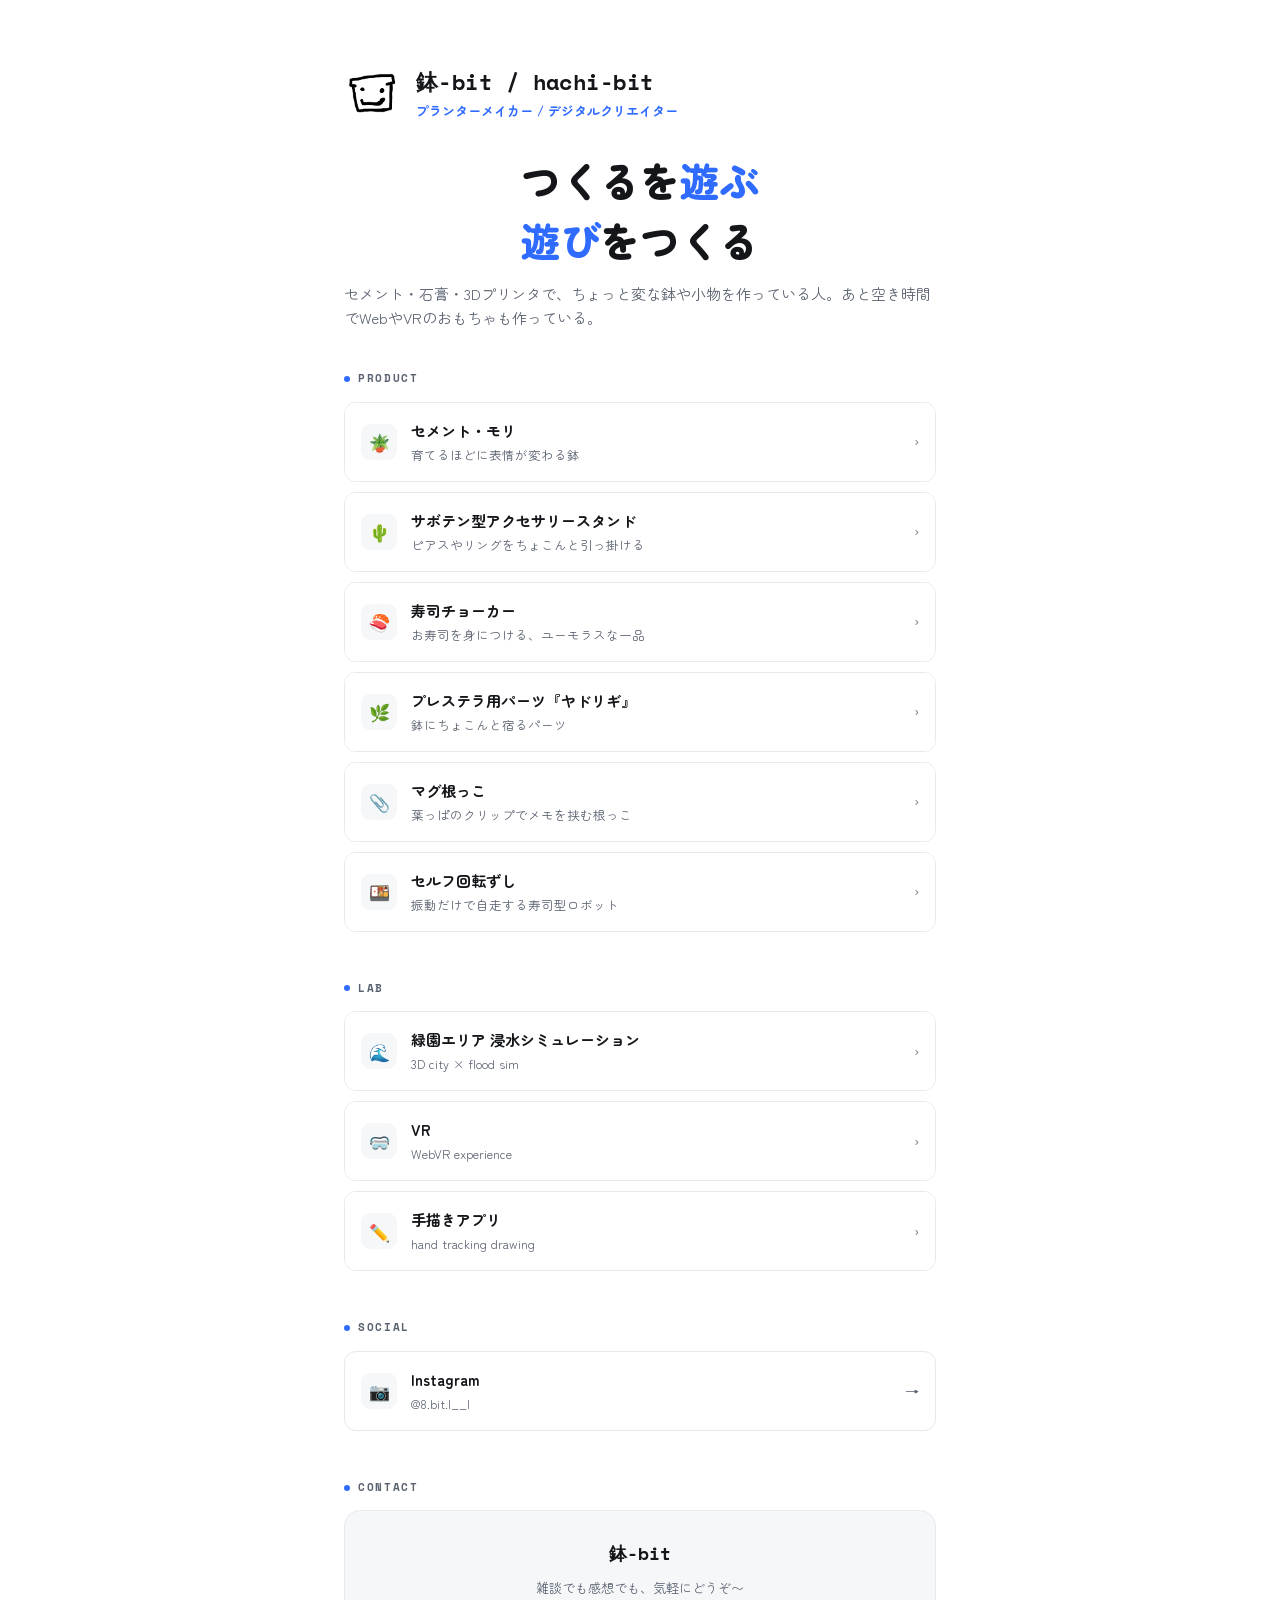
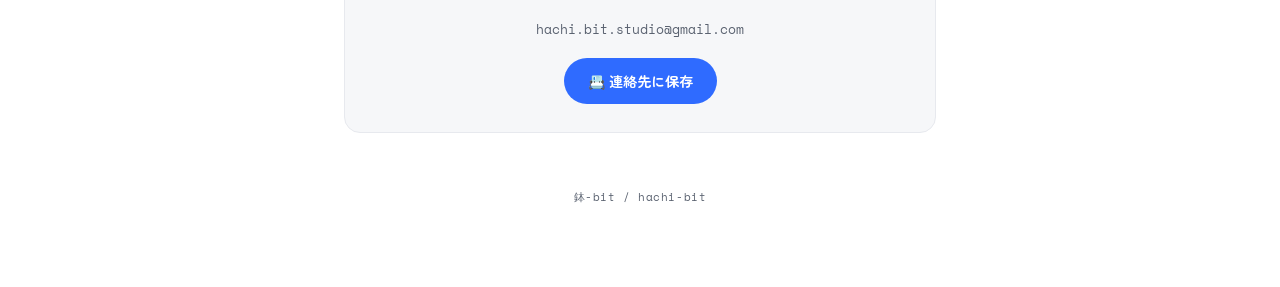
==== index.html @ 1f379cab "Contactブロックにカジュアルな一言を追加 「雑談でも感想でも、気軽にどうぞ〜」を名前とメールの間に追加。" ====
<!DOCTYPE html>
<html lang="ja">
<head>
  <meta charset="UTF-8">
  <meta name="viewport" content="width=device-width, initial-scale=1.0">
  <title>鉢-bit | hachi-bit</title>
  <meta name="description" content="鉢-bit(hachi-bit / 8-bit) — つくるを遊ぶ 遊びをつくる">
  <link rel="icon" href="icon.png">
  <!-- OGP -->
  <meta property="og:title" content="鉢-bit | hachi-bit">
  <meta property="og:description" content="つくるを遊ぶ 遊びをつくる">
  <meta property="og:image" content="https://hachi-bit.github.io/link/icon.png">
  <meta property="og:url" content="https://hachi-bit.github.io/link/">
  <meta property="og:type" content="website">
  <meta name="twitter:card" content="summary">
  <meta name="twitter:title" content="鉢-bit | hachi-bit">
  <meta name="twitter:description" content="つくるを遊ぶ 遊びをつくる">
  <meta name="twitter:image" content="https://hachi-bit.github.io/link/icon.png">
  <link rel="preconnect" href="https://fonts.googleapis.com">
  <link href="https://fonts.googleapis.com/css2?family=Zen+Maru+Gothic:wght@400;700;900&family=Space+Mono:wght@400;700&display=swap" rel="stylesheet">
  <!-- JSON-LD -->
  <!-- sameAsはSNS非公開期間のため一時削除。復活時は以下を"description"の下に追加:
    "sameAs": [
      "https://x.com/plant_8bit",
      "https://www.instagram.com/8.bit.l__l/",
      "https://note.com/hachi_bit"
    ]
  -->
  <script type="application/ld+json">
  {
    "@context": "https://schema.org",
    "@type": "Person",
    "name": "鉢-bit",
    "alternateName": ["hachi-bit", "8-bit"],
    "url": "https://hachi-bit.github.io/link/",
    "image": "https://hachi-bit.github.io/link/icon.png",
    "description": "つくるを遊ぶ 遊びをつくる"
  }
  </script>
  <style>
    :root {
      --ink: #14161a;
      --sub: #5a6270;
      --line: #e7e9ee;
      --bg: #ffffff;
      --bg-soft: #f6f7f9;
      --accent: #2f6bff;
      --accent-soft: rgba(47,107,255,0.08);
      --accent-border: rgba(47,107,255,0.25);
      --yellow: #F5C400;
    }

    * { margin: 0; padding: 0; box-sizing: border-box; }

    body {
      background: var(--bg);
      color: var(--ink);
      font-family: 'Zen Maru Gothic', sans-serif;
      line-height: 1.6;
    }

    .container {
      max-width: 640px;
      margin: 0 auto;
      padding: 64px 24px 80px;
    }

    /* ===== Hero ===== */
    .hero {
      display: flex;
      align-items: center;
      gap: 16px;
      margin-bottom: 8px;
    }

    .hero img {
      width: 56px;
      height: 56px;
      border-radius: 50%;
      object-fit: cover;
    }

    .hero-name {
      font-family: 'Space Mono', monospace;
      font-weight: 700;
      font-size: 22px;
      letter-spacing: 0.02em;
    }

    .hero-role {
      font-size: 13px;
      color: var(--accent);
      font-weight: 700;
      margin-top: 2px;
    }

    h1.headline {
      font-size: 40px;
      font-weight: 900;
      line-height: 1.5;
      letter-spacing: -0.01em;
      text-align: center;
      margin: 28px 0 12px;
    }

    h1.headline em {
      font-style: normal;
      color: var(--accent);
    }

    .sub {
      font-size: 15px;
      color: var(--sub);
      margin-bottom: 40px;
    }

    /* ===== セクション ===== */
    .section {
      margin-bottom: 48px;
    }

    .section-label {
      font-family: 'Space Mono', monospace;
      font-size: 11px;
      font-weight: 700;
      color: var(--sub);
      letter-spacing: 0.15em;
      text-transform: uppercase;
      margin-bottom: 14px;
      display: flex;
      align-items: center;
      gap: 8px;
    }

    .section-label::before {
      content: '';
      width: 6px;
      height: 6px;
      border-radius: 50%;
      background: var(--accent);
    }

    /* ===== カード（アコーディオン風の明快なリスト） ===== */
    .item {
      display: flex;
      align-items: center;
      gap: 14px;
      padding: 16px;
      border: 1px solid var(--line);
      border-radius: 12px;
      text-decoration: none;
      color: var(--ink);
      background: #fff;
      margin-bottom: 10px;
      transition: border-color 0.15s, background 0.15s;
    }

    .item:hover {
      border-color: var(--accent-border);
      background: var(--accent-soft);
    }

    .item-icon {
      width: 36px;
      height: 36px;
      border-radius: 9px;
      background: var(--bg-soft);
      display: flex;
      align-items: center;
      justify-content: center;
      flex-shrink: 0;
      font-size: 17px;
    }

    .item:hover .item-icon {
      background: var(--accent-soft);
    }

    .item-body { flex: 1; min-width: 0; }

    .item-title {
      font-size: 15px;
      font-weight: 700;
      margin-bottom: 2px;
    }

    .item-desc {
      font-size: 12.5px;
      color: var(--sub);
    }

    .item-arrow {
      color: var(--sub);
      font-size: 14px;
      flex-shrink: 0;
      transition: transform 0.2s;
    }

    .item:hover .item-arrow {
      color: var(--accent);
    }

    /* ===== 展開式アイテム（Product：ELI5→もっと詳しく） ===== */
    .expand {
      border: 1px solid var(--line);
      border-radius: 12px;
      margin-bottom: 10px;
      overflow: hidden;
    }

    .expand-head {
      display: flex;
      align-items: center;
      gap: 14px;
      padding: 16px;
      cursor: pointer;
      background: #fff;
      transition: background 0.15s;
      -webkit-tap-highlight-color: transparent;
    }

    .expand-head:hover { background: var(--accent-soft); }

    .expand.open .expand-head { background: var(--accent-soft); }

    .expand.open .item-arrow { transform: rotate(90deg); color: var(--accent); }

    .expand-body {
      max-height: 0;
      overflow: hidden;
      transition: max-height 0.25s ease;
      background: var(--bg-soft);
    }

    .expand.open .expand-body {
      max-height: 260px;
    }

    .expand-body-inner {
      padding: 4px 16px 18px 66px;
    }

    .expand-detail {
      font-size: 13px;
      color: var(--sub);
      line-height: 1.8;
      margin-bottom: 12px;
      white-space: pre-line;
    }

    .expand-link {
      display: inline-flex;
      align-items: center;
      gap: 4px;
      font-size: 12.5px;
      font-weight: 700;
      color: var(--accent);
      text-decoration: none;
    }

    /* ===== Contact（answer-engineのヒーロー的な強調ブロック） ===== */
    .contact-block {
      border: 1px solid var(--line);
      border-radius: 16px;
      padding: 28px 24px;
      background: var(--bg-soft);
      text-align: center;
    }

    .contact-name {
      font-family: 'Space Mono', monospace;
      font-weight: 700;
      font-size: 18px;
      margin-bottom: 10px;
    }

    .contact-note {
      font-size: 13px;
      color: var(--sub);
      margin-bottom: 16px;
    }

    .contact-email {
      display: inline-block;
      font-size: 13px;
      color: var(--sub);
      font-family: 'Space Mono', monospace;
      text-decoration: none;
      margin-bottom: 18px;
    }

    .contact-email:hover { color: var(--accent); }

    .contact-btn {
      display: inline-flex;
      align-items: center;
      gap: 8px;
      padding: 12px 24px;
      border-radius: 999px;
      background: var(--accent);
      color: #fff;
      font-weight: 700;
      font-size: 14px;
      text-decoration: none;
      transition: opacity 0.15s;
    }

    .contact-btn:hover { opacity: 0.85; }

    .footer {
      text-align: center;
      font-size: 11px;
      color: var(--sub);
      font-family: 'Space Mono', monospace;
      margin-top: 56px;
      letter-spacing: 0.05em;
    }
  </style>
</head>
<body>

  <div class="container">

    <!-- Hero -->
    <div class="hero">
      <img src="icon.png" alt="鉢-bit">
      <div>
        <div class="hero-name">鉢-bit / hachi-bit</div>
        <div class="hero-role">プランターメイカー / デジタルクリエイター</div>
      </div>
    </div>

    <h1 class="headline">つくるを<em>遊ぶ</em><br><em>遊び</em>をつくる</h1>
    <p class="sub">セメント・石膏・3Dプリンタで、ちょっと変な鉢や小物を作っている人。あと空き時間でWebやVRのおもちゃも作っている。</p>

    <!-- Product -->
    <div class="section">
      <div class="section-label">Product</div>

      <div class="expand">
        <div class="expand-head" onclick="toggleExpand(this)">
          <div class="item-icon">🪴</div>
          <div class="item-body">
            <div class="item-title">セメント・モリ</div>
            <div class="item-desc">育てるほどに表情が変わる鉢</div>
          </div>
          <div class="item-arrow">›</div>
        </div>
        <div class="expand-body">
          <div class="expand-body-inner">
            <div class="expand-detail">素材は石膏。使うほど風合いが移ろい、表情が変わっていく"育てる鉢"。
名前は cement（セメント）× memento mori（死を想え）の言葉遊びから。
完成した瞬間がゴールではなく、朽ちていく過程そのものを楽しむ一点物。</div>
            <a class="expand-link" href="cement-mori/index.html">くわしいページを見る →</a>
          </div>
        </div>
      </div>

      <div class="expand">
        <div class="expand-head" onclick="toggleExpand(this)">
          <div class="item-icon">🌵</div>
          <div class="item-body">
            <div class="item-title">サボテン型アクセサリースタンド</div>
            <div class="item-desc">ピアスやリングをちょこんと引っ掛ける</div>
          </div>
          <div class="item-arrow">›</div>
        </div>
        <div class="expand-body">
          <div class="expand-body-inner">
            <div class="expand-detail">サボテンの形をしたアクセサリースタンド。トゲの部分にピアスやリングをちょこんと引っ掛けられる。3Dプリンタ製。</div>
            <a class="expand-link" href="cactus-stand/index.html">くわしいページを見る →</a>
          </div>
        </div>
      </div>

      <div class="expand">
        <div class="expand-head" onclick="toggleExpand(this)">
          <div class="item-icon">🍣</div>
          <div class="item-body">
            <div class="item-title">寿司チョーカー</div>
            <div class="item-desc">お寿司を身につける、ユーモラスな一品</div>
          </div>
          <div class="item-arrow">›</div>
        </div>
        <div class="expand-body">
          <div class="expand-body-inner">
            <div class="expand-detail">お寿司モチーフのチョーカーセット。ネタが首元にちょこんと乗る、ちょっとユーモラスで目を引くアクセサリー。3Dプリンタ製。</div>
            <a class="expand-link" href="sushi-choker/index.html">くわしいページを見る →</a>
          </div>
        </div>
      </div>

      <div class="expand">
        <div class="expand-head" onclick="toggleExpand(this)">
          <div class="item-icon">🌿</div>
          <div class="item-body">
            <div class="item-title">プレステラ用パーツ『ヤドリギ』</div>
            <div class="item-desc">鉢にちょこんと宿るパーツ</div>
          </div>
          <div class="item-arrow">›</div>
        </div>
        <div class="expand-body">
          <div class="expand-body-inner">
            <div class="expand-detail">園芸でおなじみのプレステラ鉢に取り付けられるオリジナルパーツ。名前の通り、鉢に宿るヤドリギのようなデザイン。3Dプリンタ製。</div>
            <a class="expand-link" href="yadorigi/index.html">くわしいページを見る →</a>
          </div>
        </div>
      </div>

      <div class="expand">
        <div class="expand-head" onclick="toggleExpand(this)">
          <div class="item-icon">📎</div>
          <div class="item-body">
            <div class="item-title">マグ根っこ</div>
            <div class="item-desc">葉っぱのクリップでメモを挟む根っこ</div>
          </div>
          <div class="item-arrow">›</div>
        </div>
        <div class="expand-body">
          <div class="expand-body-inner">
            <div class="expand-detail">根っこのような丸い土台に、葉っぱ型のクリップが生えたメモホルダー。土台のスリットにメモやカードも挟める。3Dプリンタ製。</div>
            <a class="expand-link" href="mag-nekko/index.html">くわしいページを見る →</a>
          </div>
        </div>
      </div>

      <div class="expand">
        <div class="expand-head" onclick="toggleExpand(this)">
          <div class="item-icon">🍱</div>
          <div class="item-body">
            <div class="item-title">セルフ回転ずし</div>
            <div class="item-desc">振動だけで自走する寿司型ロボット</div>
          </div>
          <div class="item-arrow">›</div>
        </div>
        <div class="expand-body">
          <div class="expand-body-inner">
            <div class="expand-detail">3Dプリンタで作った寿司型の振動ロボット。モーターと電池を内蔵していて、振動の力で円を描くように自分で前進する。
「決められたレーンを回るのには、飽きたのさ。」</div>
            <a class="expand-link" href="self-sushi/index.html">くわしいページを見る →</a>
          </div>
        </div>
      </div>
    </div>

    <!-- Lab -->
    <div class="section">
      <div class="section-label">Lab</div>

      <div class="expand">
        <div class="expand-head" onclick="toggleExpand(this)">
          <div class="item-icon">🌊</div>
          <div class="item-body">
            <div class="item-title">緑園エリア 浸水シミュレーション</div>
            <div class="item-desc">3D city × flood sim</div>
          </div>
          <div class="item-arrow">›</div>
        </div>
        <div class="expand-body">
          <div class="expand-body-inner">
            <div class="expand-detail">緑園エリアの地形をもとにした3D都市モデル上で、水位を変えながら浸水の広がりを可視化するシミュレーション。</div>
            <a class="expand-link" href="https://hachi-bit.github.io/ryokuen-suii/" target="_blank" rel="noopener">シミュレーションを開く →</a>
          </div>
        </div>
      </div>

      <div class="expand">
        <div class="expand-head" onclick="toggleExpand(this)">
          <div class="item-icon">🥽</div>
          <div class="item-body">
            <div class="item-title">VR</div>
            <div class="item-desc">WebVR experience</div>
          </div>
          <div class="item-arrow">›</div>
        </div>
        <div class="expand-body">
          <div class="expand-body-inner">
            <div class="expand-detail">ブラウザだけで動くWebVR体験。アプリのインストールなしで、その場で試せる。</div>
            <a class="expand-link" href="https://hachi-bit.github.io/vr/" target="_blank" rel="noopener">VRを開く →</a>
          </div>
        </div>
      </div>

      <div class="expand">
        <div class="expand-head" onclick="toggleExpand(this)">
          <div class="item-icon">✏️</div>
          <div class="item-body">
            <div class="item-title">手描きアプリ</div>
            <div class="item-desc">hand tracking drawing</div>
          </div>
          <div class="item-arrow">›</div>
        </div>
        <div class="expand-body">
          <div class="expand-body-inner">
            <div class="expand-detail">カメラで手の動きをトラッキングして、指先だけでお絵描きができるWebアプリ。</div>
            <a class="expand-link" href="https://hand-drawing-app.vercel.app/" target="_blank" rel="noopener">アプリを開く →</a>
          </div>
        </div>
      </div>
    </div>

    <!-- Social -->
    <div class="section">
      <div class="section-label">Social</div>

      <a class="item" href="https://www.instagram.com/8.bit.l__l/" target="_blank" rel="noopener">
        <div class="item-icon">📷</div>
        <div class="item-body">
          <div class="item-title">Instagram</div>
          <div class="item-desc">@8.bit.l__l</div>
        </div>
        <div class="item-arrow">→</div>
      </a>
    </div>

    <!-- Contact -->
    <div class="section">
      <div class="section-label">Contact</div>
      <div class="contact-block">
        <div class="contact-name">鉢-bit</div>
        <div class="contact-note">雑談でも感想でも、気軽にどうぞ〜</div>
        <a class="contact-email" href="mailto:hachi.bit.studio@gmail.com">hachi.bit.studio@gmail.com</a>
        <br>
        <a class="contact-btn" href="hachi-bit.vcf">📇 連絡先に保存</a>
      </div>
    </div>

    <div class="footer">鉢-bit / hachi-bit</div>

  </div>

  <script>
    function toggleExpand(head) {
      var expand = head.parentElement;
      var wasOpen = expand.classList.contains('open');
      document.querySelectorAll('.expand.open').forEach(function(el) {
        el.classList.remove('open');
      });
      if (!wasOpen) expand.classList.add('open');
    }
  </script>

</body>
</html>
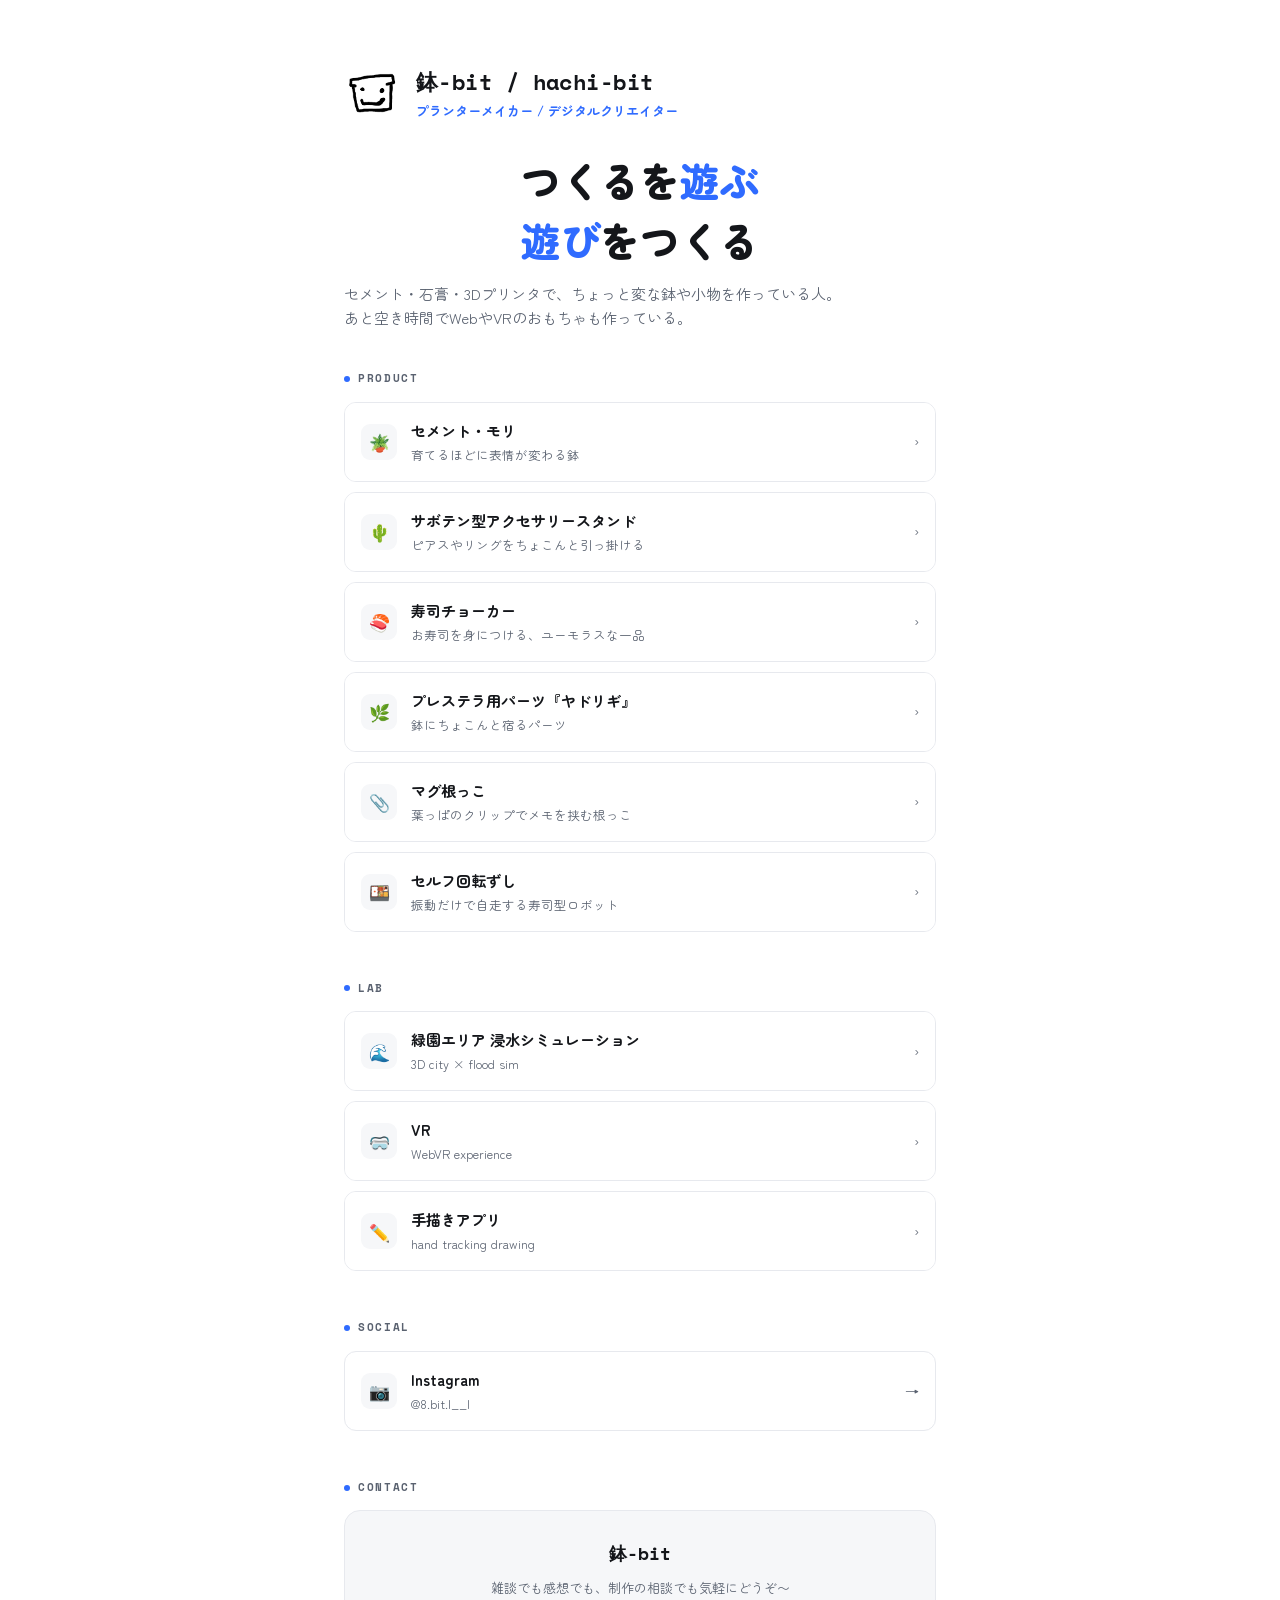
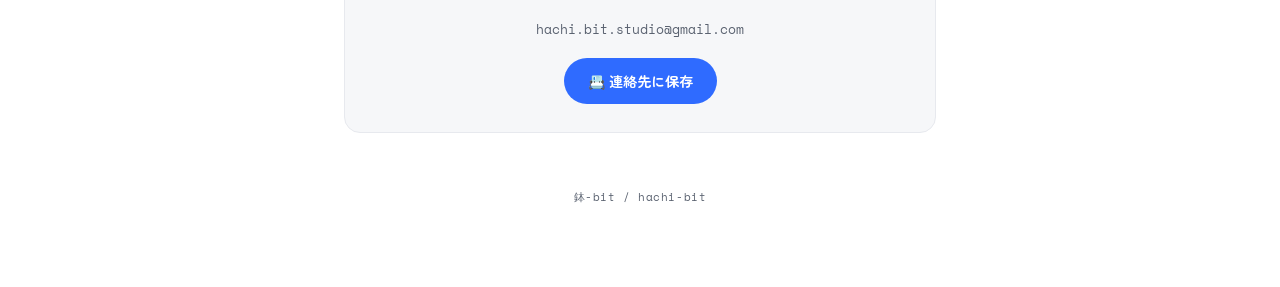
==== commit abb89475: "Contactの一言に「制作の相談」を追加、トップ紹介文を改行 トップの紹介文は話題が切り替わる2文目の前で改行してデザインを整理。" ====
--- a/index.html
+++ b/index.html
@@ -331,7 +331,7 @@
     </div>
 
     <h1 class="headline">つくるを<em>遊ぶ</em><br><em>遊び</em>をつくる</h1>
-    <p class="sub">セメント・石膏・3Dプリンタで、ちょっと変な鉢や小物を作っている人。あと空き時間でWebやVRのおもちゃも作っている。</p>
+    <p class="sub">セメント・石膏・3Dプリンタで、ちょっと変な鉢や小物を作っている人。<br>あと空き時間でWebやVRのおもちゃも作っている。</p>
 
     <!-- Product -->
     <div class="section">
@@ -518,7 +518,7 @@
       <div class="section-label">Contact</div>
       <div class="contact-block">
         <div class="contact-name">鉢-bit</div>
-        <div class="contact-note">雑談でも感想でも、気軽にどうぞ〜</div>
+        <div class="contact-note">雑談でも感想でも、制作の相談でも気軽にどうぞ〜</div>
         <a class="contact-email" href="mailto:hachi.bit.studio@gmail.com">hachi.bit.studio@gmail.com</a>
         <br>
         <a class="contact-btn" href="hachi-bit.vcf">📇 連絡先に保存</a>
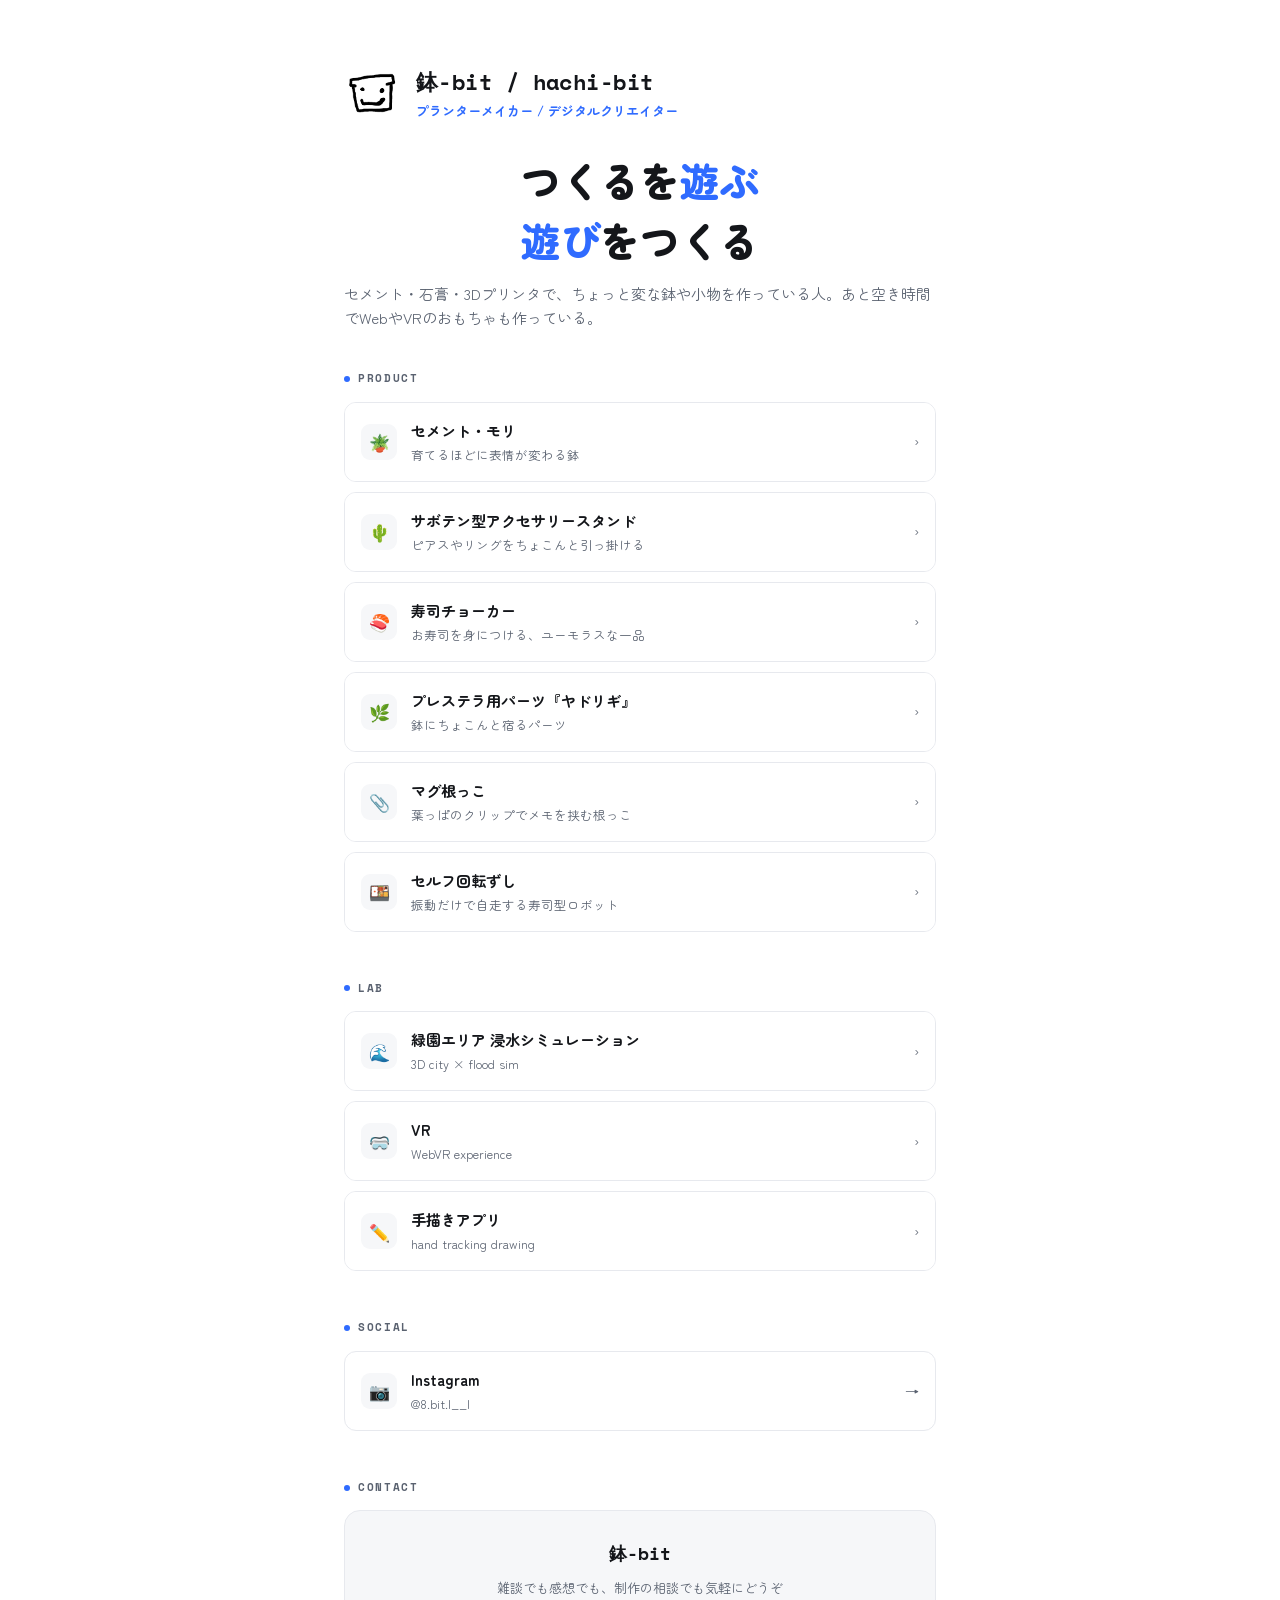
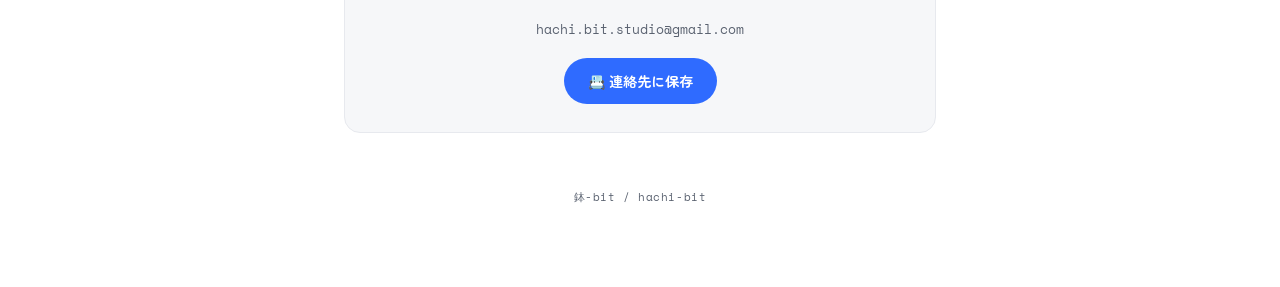
==== commit 47c563eb: "トップ紹介文の改行を戻し、Contactの一言の語尾を調整 「どうぞ〜」を「どうぞ」に変更。" ====
--- a/index.html
+++ b/index.html
@@ -331,7 +331,7 @@
     </div>
 
     <h1 class="headline">つくるを<em>遊ぶ</em><br><em>遊び</em>をつくる</h1>
-    <p class="sub">セメント・石膏・3Dプリンタで、ちょっと変な鉢や小物を作っている人。<br>あと空き時間でWebやVRのおもちゃも作っている。</p>
+    <p class="sub">セメント・石膏・3Dプリンタで、ちょっと変な鉢や小物を作っている人。あと空き時間でWebやVRのおもちゃも作っている。</p>
 
     <!-- Product -->
     <div class="section">
@@ -518,7 +518,7 @@
       <div class="section-label">Contact</div>
       <div class="contact-block">
         <div class="contact-name">鉢-bit</div>
-        <div class="contact-note">雑談でも感想でも、制作の相談でも気軽にどうぞ〜</div>
+        <div class="contact-note">雑談でも感想でも、制作の相談でも気軽にどうぞ</div>
         <a class="contact-email" href="mailto:hachi.bit.studio@gmail.com">hachi.bit.studio@gmail.com</a>
         <br>
         <a class="contact-btn" href="hachi-bit.vcf">📇 連絡先に保存</a>
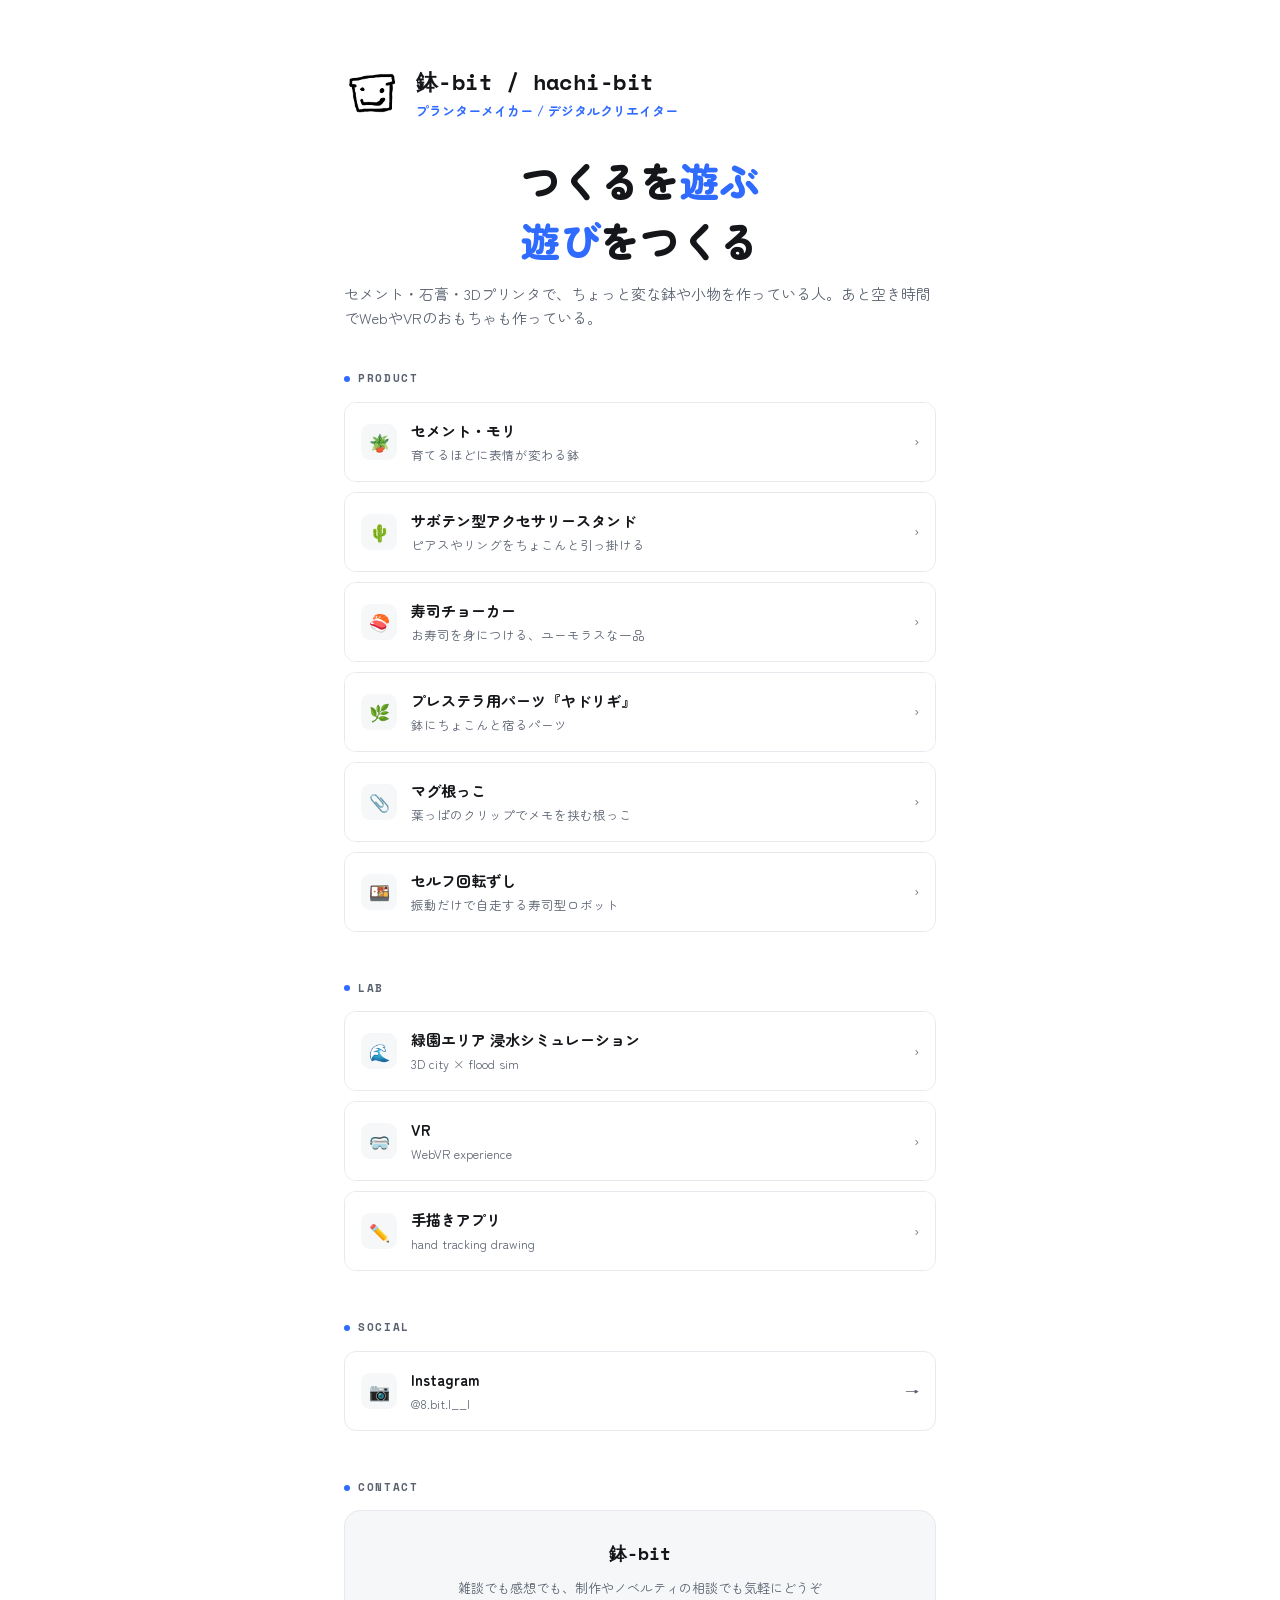
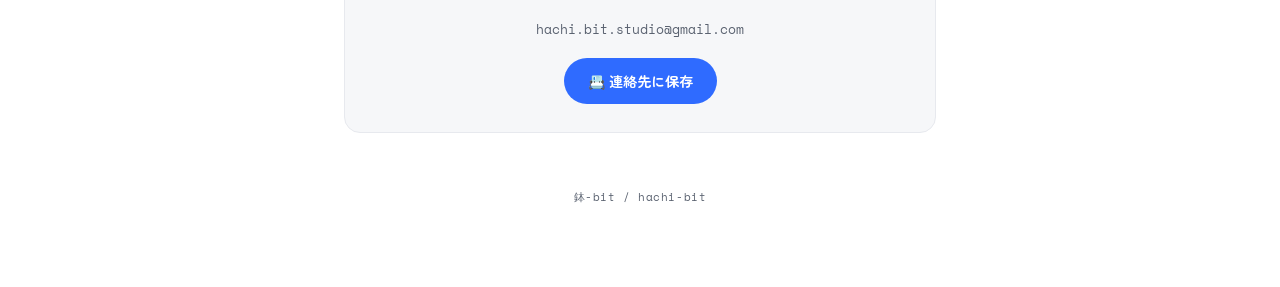
==== commit 9778264f: "Contactの一言にノベルティ相談も追加" ====
--- a/index.html
+++ b/index.html
@@ -518,7 +518,7 @@
       <div class="section-label">Contact</div>
       <div class="contact-block">
         <div class="contact-name">鉢-bit</div>
-        <div class="contact-note">雑談でも感想でも、制作の相談でも気軽にどうぞ</div>
+        <div class="contact-note">雑談でも感想でも、制作やノベルティの相談でも気軽にどうぞ</div>
         <a class="contact-email" href="mailto:hachi.bit.studio@gmail.com">hachi.bit.studio@gmail.com</a>
         <br>
         <a class="contact-btn" href="hachi-bit.vcf">📇 連絡先に保存</a>
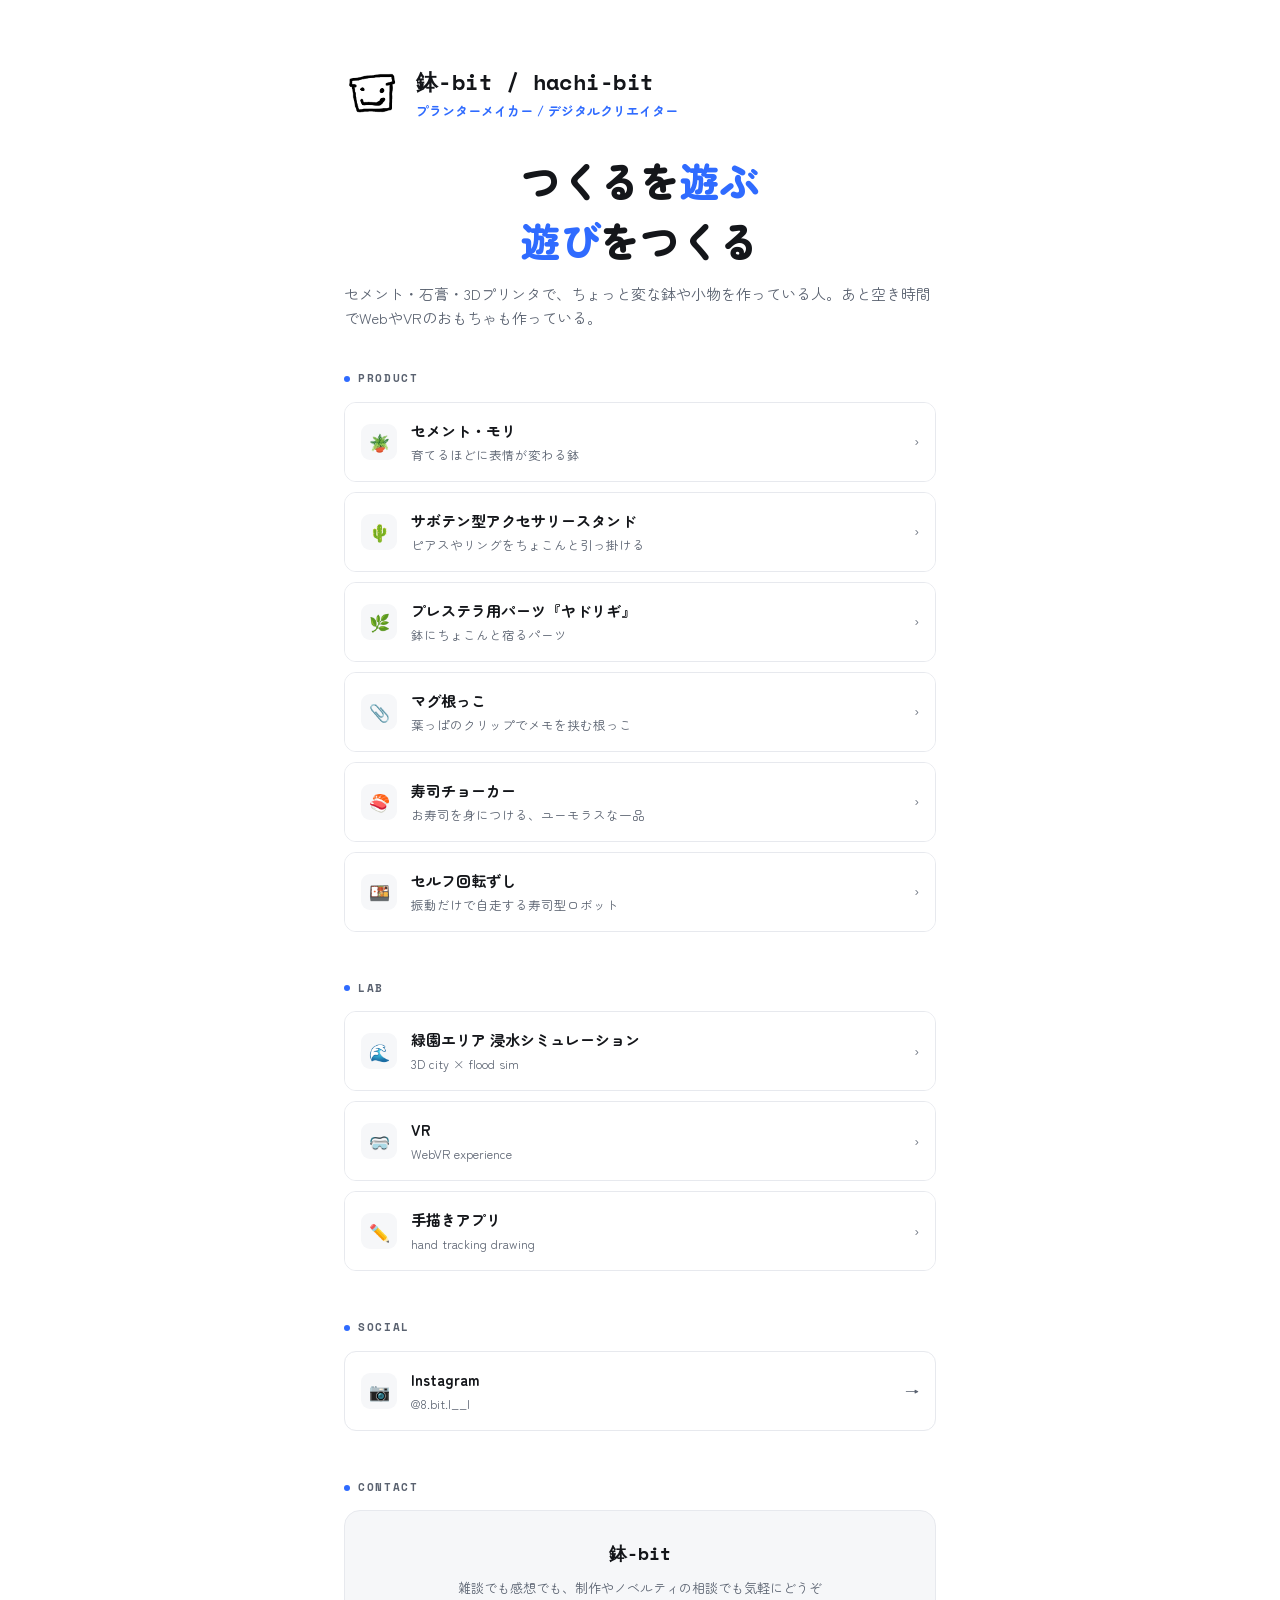
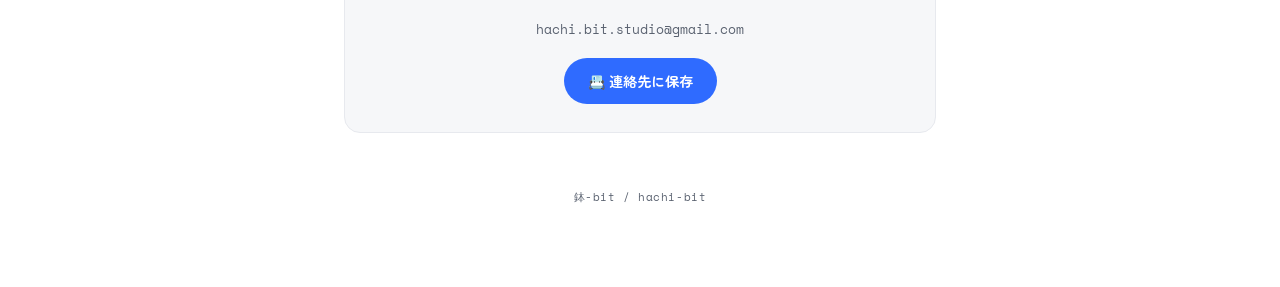
==== commit 7c0a58c3: "Productの並び順を変更、寿司系統を末尾に移動 鉢・植物系（セメント・モリ→サボテン→ヤドリギ→マグ根っこ）を先に、 寿司系統（寿司チョーカー→セルフ回転ずし）を最後にまとめた。" ====
--- a/index.html
+++ b/index.html
@@ -375,6 +375,40 @@
 
       <div class="expand">
         <div class="expand-head" onclick="toggleExpand(this)">
+          <div class="item-icon">🌿</div>
+          <div class="item-body">
+            <div class="item-title">プレステラ用パーツ『ヤドリギ』</div>
+            <div class="item-desc">鉢にちょこんと宿るパーツ</div>
+          </div>
+          <div class="item-arrow">›</div>
+        </div>
+        <div class="expand-body">
+          <div class="expand-body-inner">
+            <div class="expand-detail">園芸でおなじみのプレステラ鉢に取り付けられるオリジナルパーツ。名前の通り、鉢に宿るヤドリギのようなデザイン。3Dプリンタ製。</div>
+            <a class="expand-link" href="yadorigi/index.html">くわしいページを見る →</a>
+          </div>
+        </div>
+      </div>
+
+      <div class="expand">
+        <div class="expand-head" onclick="toggleExpand(this)">
+          <div class="item-icon">📎</div>
+          <div class="item-body">
+            <div class="item-title">マグ根っこ</div>
+            <div class="item-desc">葉っぱのクリップでメモを挟む根っこ</div>
+          </div>
+          <div class="item-arrow">›</div>
+        </div>
+        <div class="expand-body">
+          <div class="expand-body-inner">
+            <div class="expand-detail">根っこのような丸い土台に、葉っぱ型のクリップが生えたメモホルダー。土台のスリットにメモやカードも挟める。3Dプリンタ製。</div>
+            <a class="expand-link" href="mag-nekko/index.html">くわしいページを見る →</a>
+          </div>
+        </div>
+      </div>
+
+      <div class="expand">
+        <div class="expand-head" onclick="toggleExpand(this)">
           <div class="item-icon">🍣</div>
           <div class="item-body">
             <div class="item-title">寿司チョーカー</div>
@@ -386,40 +420,6 @@
           <div class="expand-body-inner">
             <div class="expand-detail">お寿司モチーフのチョーカーセット。ネタが首元にちょこんと乗る、ちょっとユーモラスで目を引くアクセサリー。3Dプリンタ製。</div>
             <a class="expand-link" href="sushi-choker/index.html">くわしいページを見る →</a>
-          </div>
-        </div>
-      </div>
-
-      <div class="expand">
-        <div class="expand-head" onclick="toggleExpand(this)">
-          <div class="item-icon">🌿</div>
-          <div class="item-body">
-            <div class="item-title">プレステラ用パーツ『ヤドリギ』</div>
-            <div class="item-desc">鉢にちょこんと宿るパーツ</div>
-          </div>
-          <div class="item-arrow">›</div>
-        </div>
-        <div class="expand-body">
-          <div class="expand-body-inner">
-            <div class="expand-detail">園芸でおなじみのプレステラ鉢に取り付けられるオリジナルパーツ。名前の通り、鉢に宿るヤドリギのようなデザイン。3Dプリンタ製。</div>
-            <a class="expand-link" href="yadorigi/index.html">くわしいページを見る →</a>
-          </div>
-        </div>
-      </div>
-
-      <div class="expand">
-        <div class="expand-head" onclick="toggleExpand(this)">
-          <div class="item-icon">📎</div>
-          <div class="item-body">
-            <div class="item-title">マグ根っこ</div>
-            <div class="item-desc">葉っぱのクリップでメモを挟む根っこ</div>
-          </div>
-          <div class="item-arrow">›</div>
-        </div>
-        <div class="expand-body">
-          <div class="expand-body-inner">
-            <div class="expand-detail">根っこのような丸い土台に、葉っぱ型のクリップが生えたメモホルダー。土台のスリットにメモやカードも挟める。3Dプリンタ製。</div>
-            <a class="expand-link" href="mag-nekko/index.html">くわしいページを見る →</a>
           </div>
         </div>
       </div>
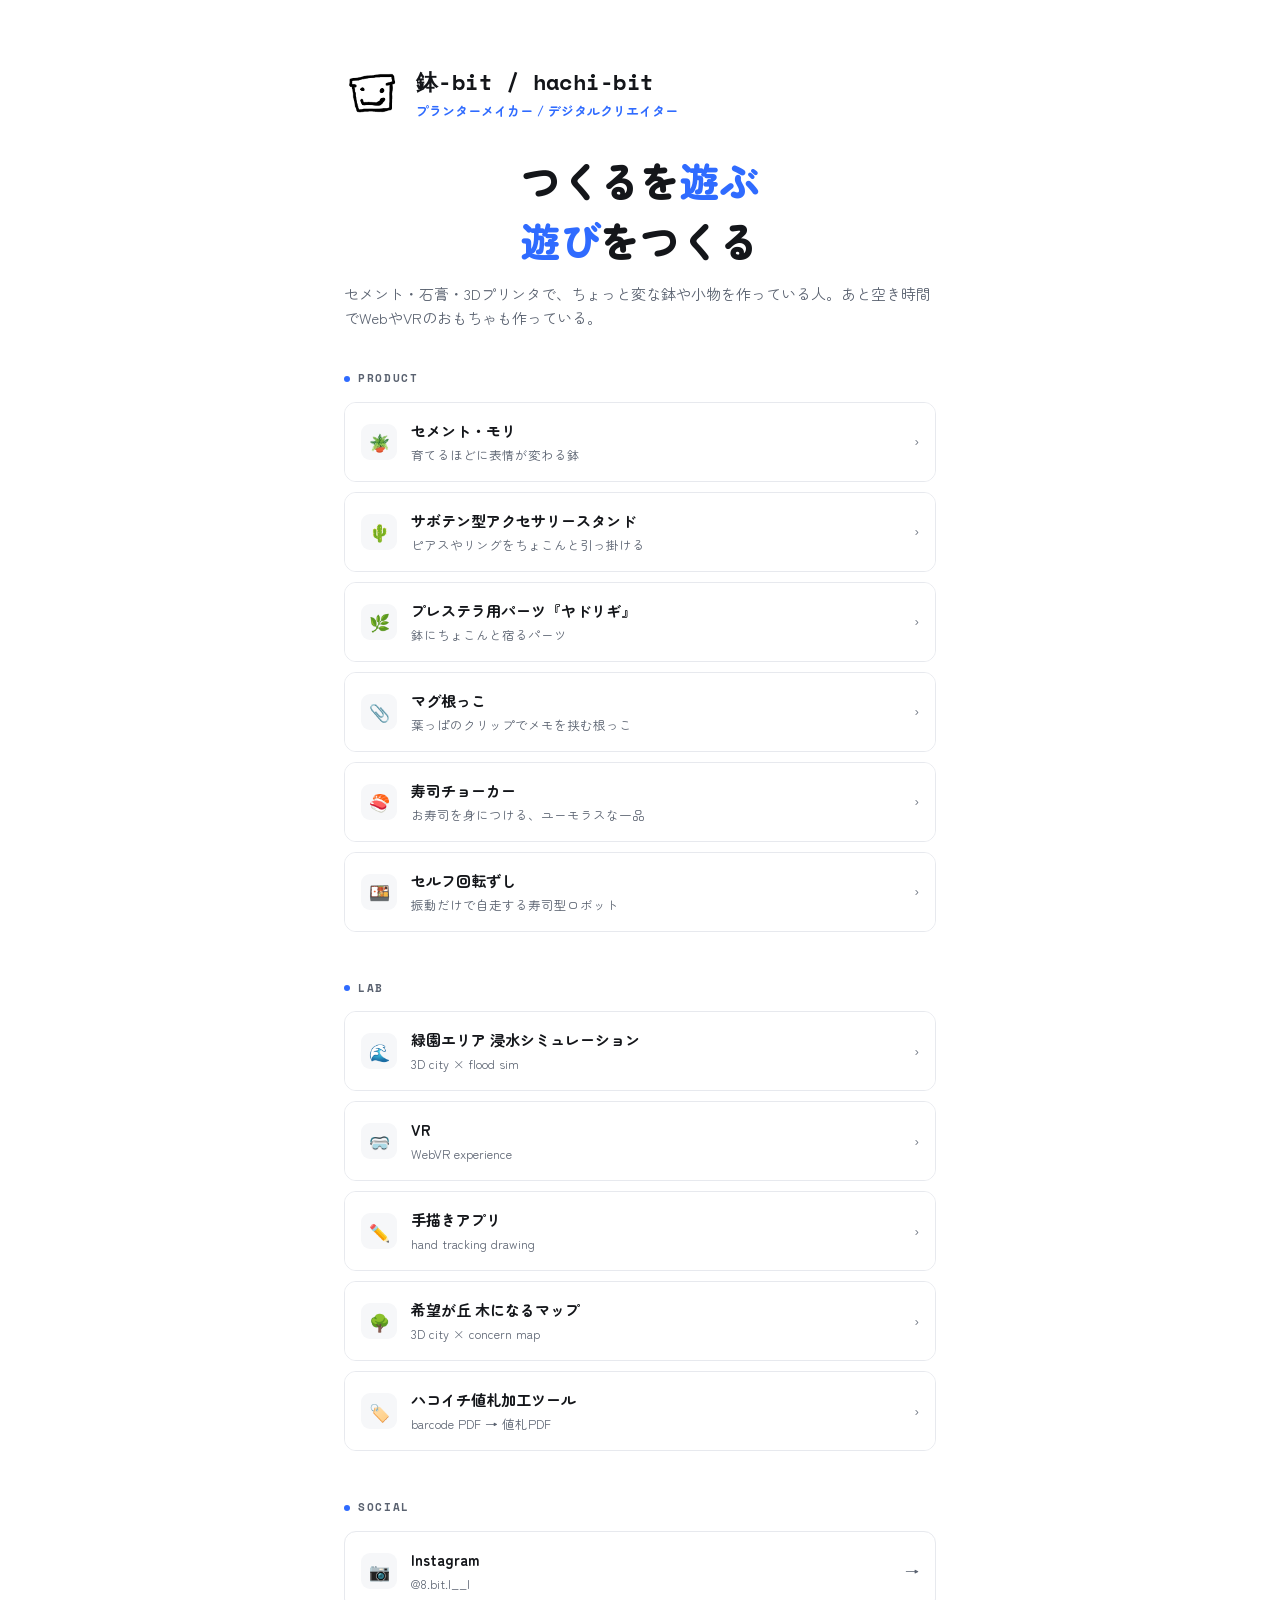
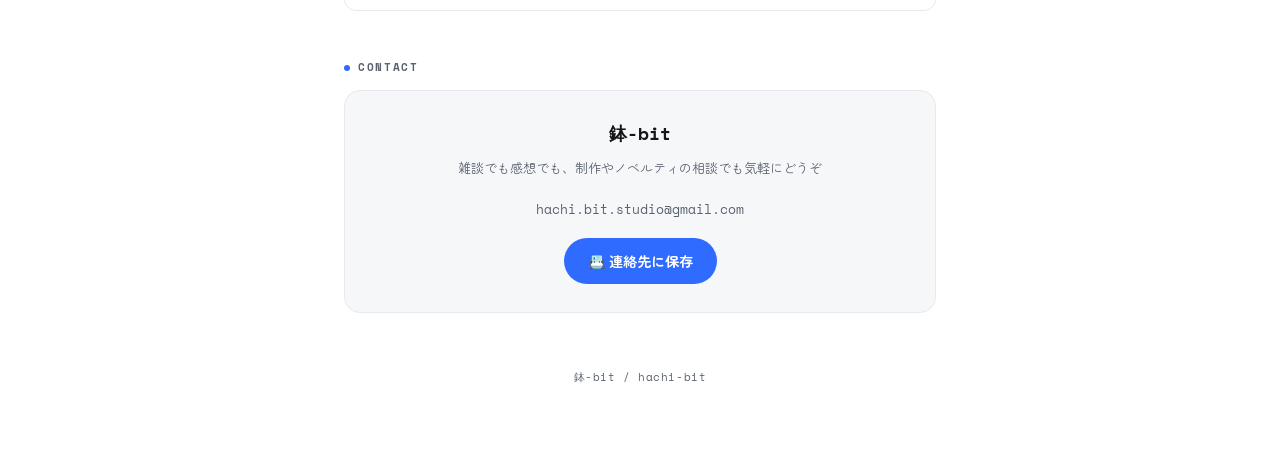
==== commit 017bae48: "Labセクションに2項目を追加 - 希望が丘 木になるマップ（PLATEAU 3D都市モデル×住民投稿マップ） - ハコイチ値札加工ツール（バーコードPDFを値札PDFに変換）" ====
--- a/index.html
+++ b/index.html
@@ -497,6 +497,40 @@
           </div>
         </div>
       </div>
+
+      <div class="expand">
+        <div class="expand-head" onclick="toggleExpand(this)">
+          <div class="item-icon">🌳</div>
+          <div class="item-body">
+            <div class="item-title">希望が丘 木になるマップ</div>
+            <div class="item-desc">3D city × concern map</div>
+          </div>
+          <div class="item-arrow">›</div>
+        </div>
+        <div class="expand-body">
+          <div class="expand-body-inner">
+            <div class="expand-detail">PLATEAUの3D都市モデル（建物・地形）の上に、住民から寄せられた「気になること」の投稿をピンとして表示するWebアプリ。投稿はGoogleフォームで受け付け、地図に反映される。</div>
+            <a class="expand-link" href="https://hachi-bit.github.io/minamaki-plateau-report/" target="_blank" rel="noopener">マップを開く →</a>
+          </div>
+        </div>
+      </div>
+
+      <div class="expand">
+        <div class="expand-head" onclick="toggleExpand(this)">
+          <div class="item-icon">🏷️</div>
+          <div class="item-body">
+            <div class="item-title">ハコイチ値札加工ツール</div>
+            <div class="item-desc">barcode PDF → 値札PDF</div>
+          </div>
+          <div class="item-arrow">›</div>
+        </div>
+        <div class="expand-body">
+          <div class="expand-body-inner">
+            <div class="expand-detail">ハコイチ管理システムから出力したバーコードPDFを、ホチキス留めしやすい余白付きの値札PDFに自動変換するツール。サイズ変更など加工機能も搭載。ブラウザだけで完結し、PDFはどこにも送信されない。</div>
+            <a class="expand-link" href="https://hachi-bit.github.io/hacoichi-tag-tool/" target="_blank" rel="noopener">ツールを開く →</a>
+          </div>
+        </div>
+      </div>
     </div>
 
     <!-- Social -->
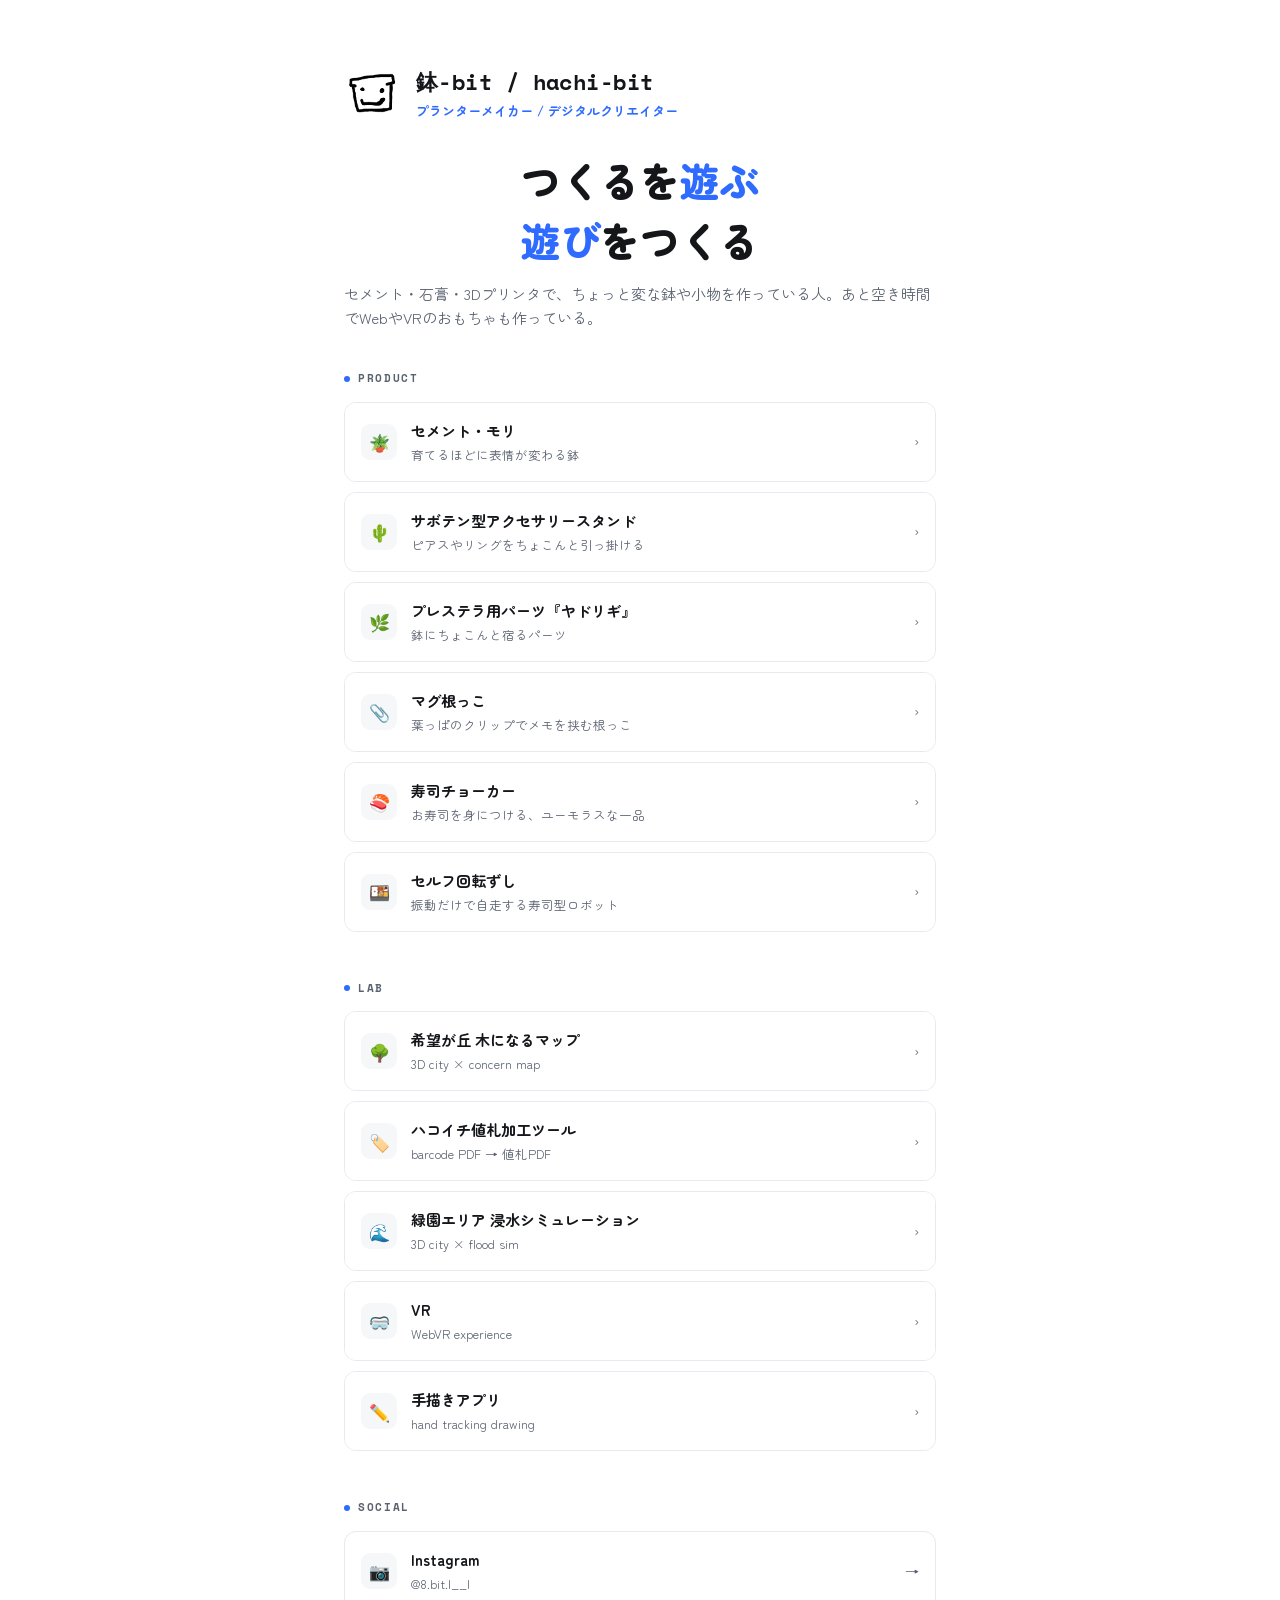
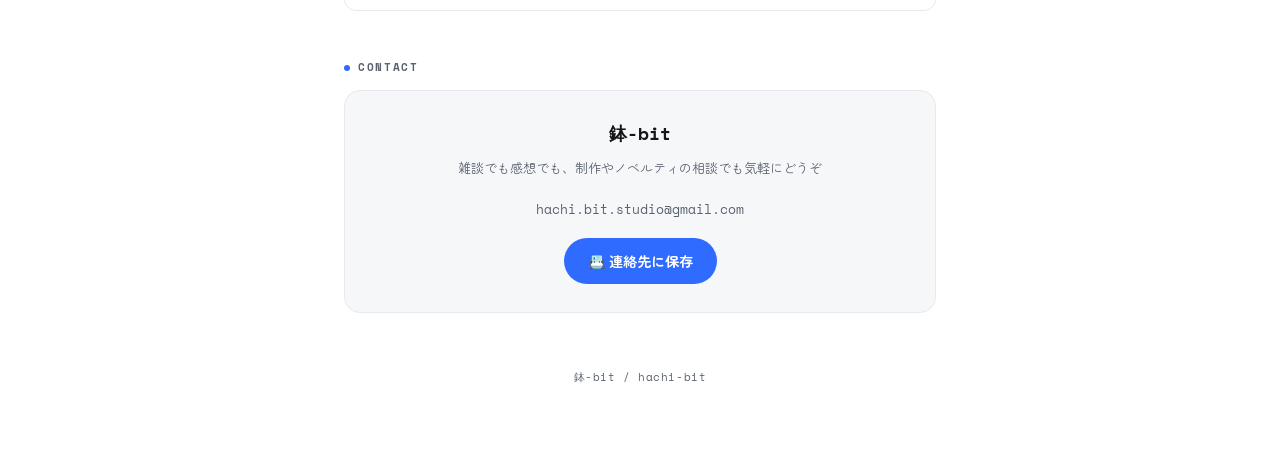
==== commit 26866146: "新規追加したLab2項目を先頭に移動" ====
--- a/index.html
+++ b/index.html
@@ -449,6 +449,40 @@
 
       <div class="expand">
         <div class="expand-head" onclick="toggleExpand(this)">
+          <div class="item-icon">🌳</div>
+          <div class="item-body">
+            <div class="item-title">希望が丘 木になるマップ</div>
+            <div class="item-desc">3D city × concern map</div>
+          </div>
+          <div class="item-arrow">›</div>
+        </div>
+        <div class="expand-body">
+          <div class="expand-body-inner">
+            <div class="expand-detail">PLATEAUの3D都市モデル（建物・地形）の上に、住民から寄せられた「気になること」の投稿をピンとして表示するWebアプリ。投稿はGoogleフォームで受け付け、地図に反映される。</div>
+            <a class="expand-link" href="https://hachi-bit.github.io/minamaki-plateau-report/" target="_blank" rel="noopener">マップを開く →</a>
+          </div>
+        </div>
+      </div>
+
+      <div class="expand">
+        <div class="expand-head" onclick="toggleExpand(this)">
+          <div class="item-icon">🏷️</div>
+          <div class="item-body">
+            <div class="item-title">ハコイチ値札加工ツール</div>
+            <div class="item-desc">barcode PDF → 値札PDF</div>
+          </div>
+          <div class="item-arrow">›</div>
+        </div>
+        <div class="expand-body">
+          <div class="expand-body-inner">
+            <div class="expand-detail">ハコイチ管理システムから出力したバーコードPDFを、ホチキス留めしやすい余白付きの値札PDFに自動変換するツール。サイズ変更など加工機能も搭載。ブラウザだけで完結し、PDFはどこにも送信されない。</div>
+            <a class="expand-link" href="https://hachi-bit.github.io/hacoichi-tag-tool/" target="_blank" rel="noopener">ツールを開く →</a>
+          </div>
+        </div>
+      </div>
+
+      <div class="expand">
+        <div class="expand-head" onclick="toggleExpand(this)">
           <div class="item-icon">🌊</div>
           <div class="item-body">
             <div class="item-title">緑園エリア 浸水シミュレーション</div>
@@ -494,40 +528,6 @@
           <div class="expand-body-inner">
             <div class="expand-detail">カメラで手の動きをトラッキングして、指先だけでお絵描きができるWebアプリ。</div>
             <a class="expand-link" href="https://hand-drawing-app.vercel.app/" target="_blank" rel="noopener">アプリを開く →</a>
-          </div>
-        </div>
-      </div>
-
-      <div class="expand">
-        <div class="expand-head" onclick="toggleExpand(this)">
-          <div class="item-icon">🌳</div>
-          <div class="item-body">
-            <div class="item-title">希望が丘 木になるマップ</div>
-            <div class="item-desc">3D city × concern map</div>
-          </div>
-          <div class="item-arrow">›</div>
-        </div>
-        <div class="expand-body">
-          <div class="expand-body-inner">
-            <div class="expand-detail">PLATEAUの3D都市モデル（建物・地形）の上に、住民から寄せられた「気になること」の投稿をピンとして表示するWebアプリ。投稿はGoogleフォームで受け付け、地図に反映される。</div>
-            <a class="expand-link" href="https://hachi-bit.github.io/minamaki-plateau-report/" target="_blank" rel="noopener">マップを開く →</a>
-          </div>
-        </div>
-      </div>
-
-      <div class="expand">
-        <div class="expand-head" onclick="toggleExpand(this)">
-          <div class="item-icon">🏷️</div>
-          <div class="item-body">
-            <div class="item-title">ハコイチ値札加工ツール</div>
-            <div class="item-desc">barcode PDF → 値札PDF</div>
-          </div>
-          <div class="item-arrow">›</div>
-        </div>
-        <div class="expand-body">
-          <div class="expand-body-inner">
-            <div class="expand-detail">ハコイチ管理システムから出力したバーコードPDFを、ホチキス留めしやすい余白付きの値札PDFに自動変換するツール。サイズ変更など加工機能も搭載。ブラウザだけで完結し、PDFはどこにも送信されない。</div>
-            <a class="expand-link" href="https://hachi-bit.github.io/hacoichi-tag-tool/" target="_blank" rel="noopener">ツールを開く →</a>
           </div>
         </div>
       </div>
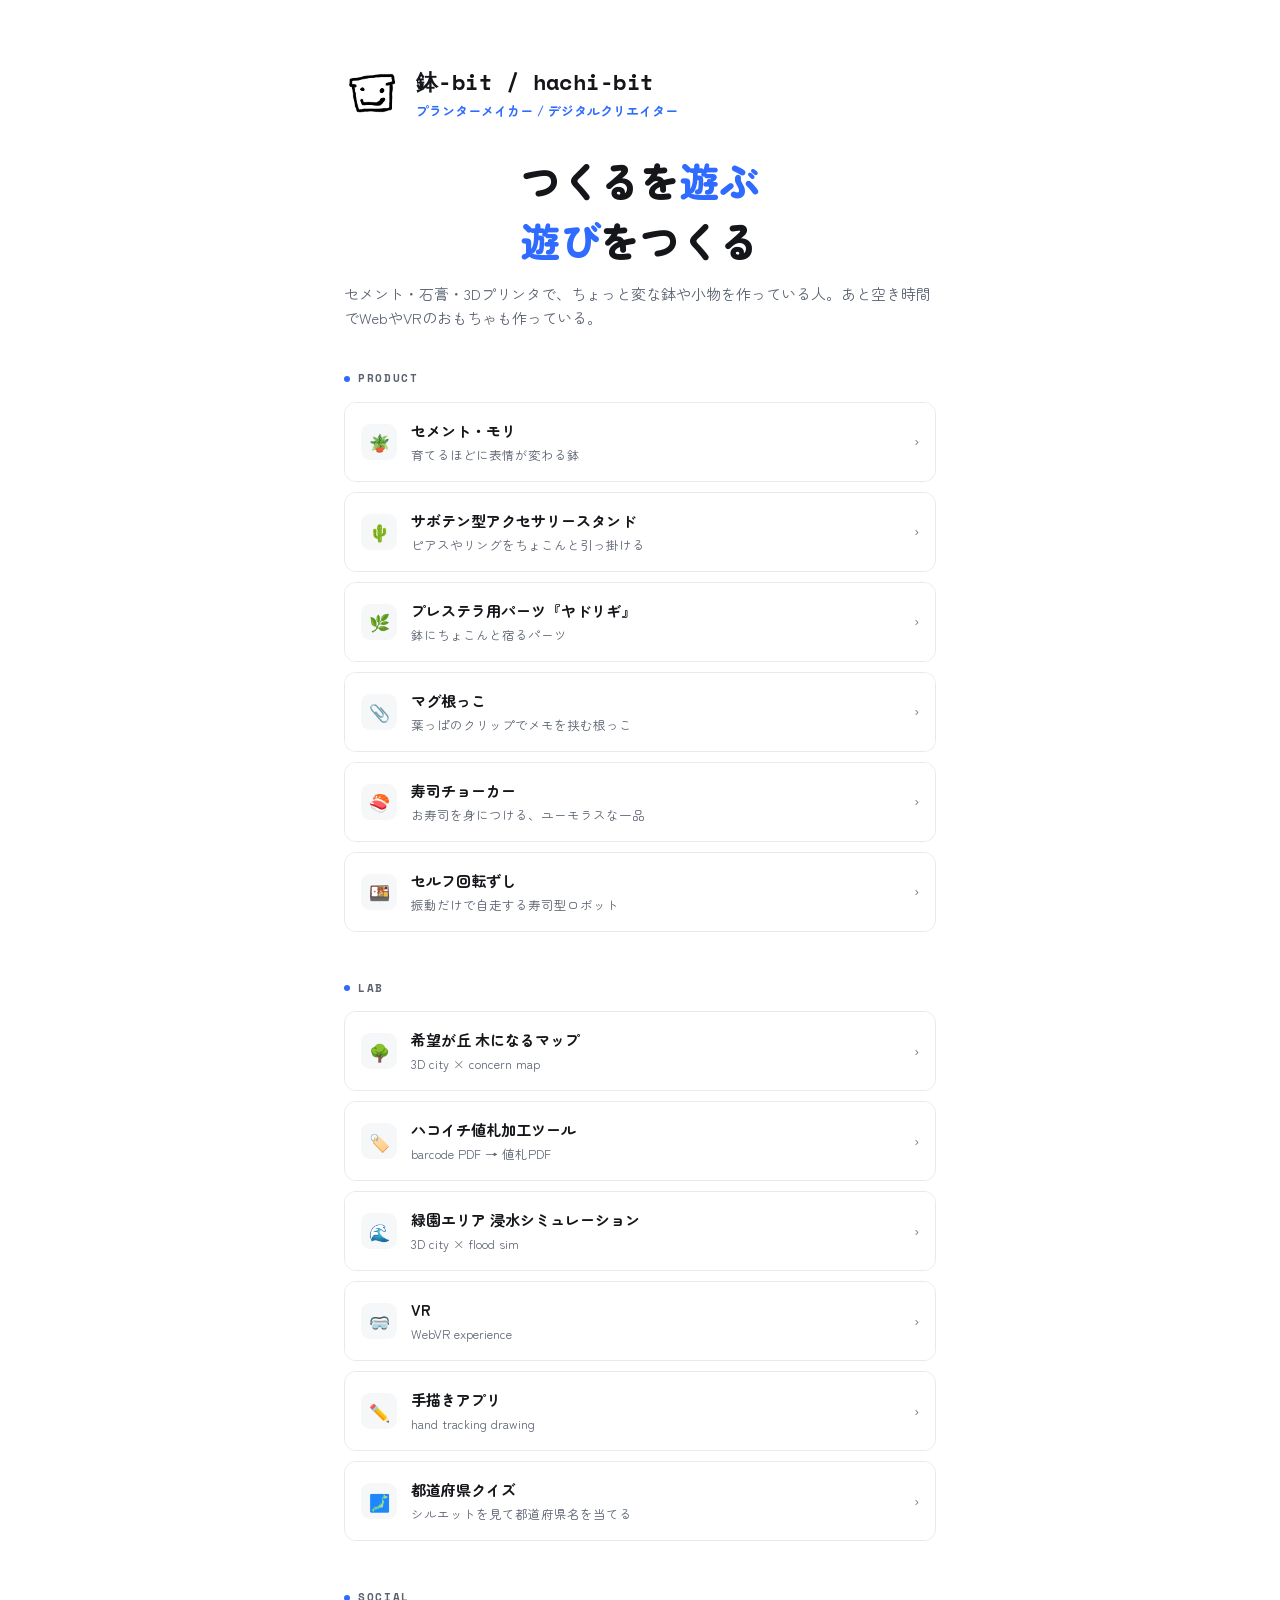
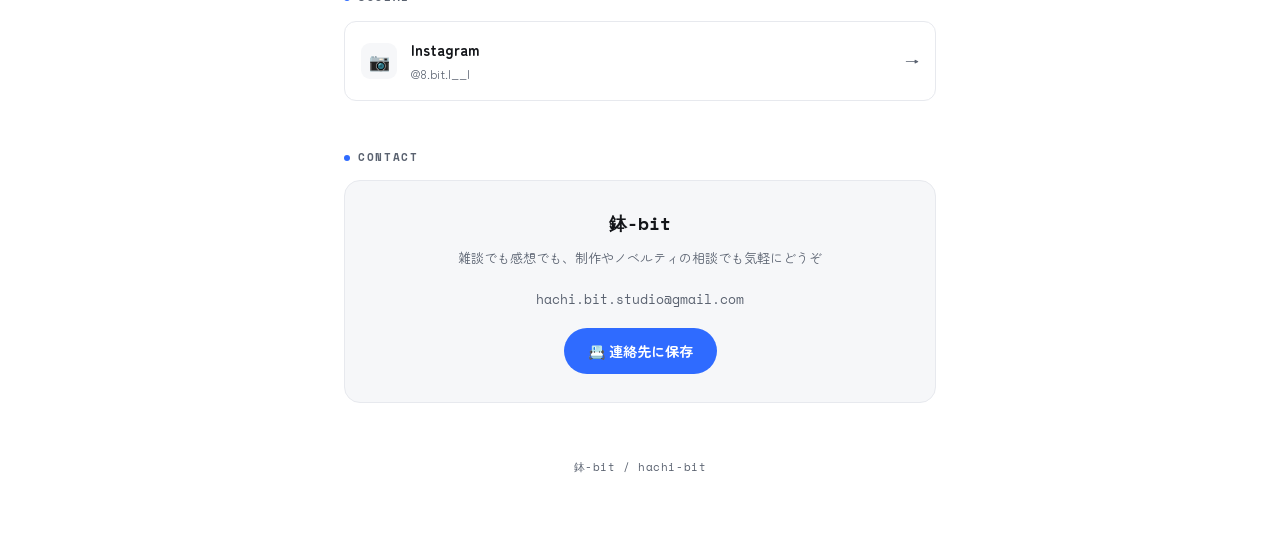
==== commit 98feadaa: "Labセクションに都道府県クイズへのリンクを追加" ====
--- a/index.html
+++ b/index.html
@@ -531,6 +531,23 @@
           </div>
         </div>
       </div>
+
+      <div class="expand">
+        <div class="expand-head" onclick="toggleExpand(this)">
+          <div class="item-icon">🗾</div>
+          <div class="item-body">
+            <div class="item-title">都道府県クイズ</div>
+            <div class="item-desc">シルエットを見て都道府県名を当てる</div>
+          </div>
+          <div class="item-arrow">›</div>
+        </div>
+        <div class="expand-body">
+          <div class="expand-body-inner">
+            <div class="expand-detail">都道府県のシルエット（黒塗り）を見て、都道府県名を漢字で入力して当てるクイズゲーム。「通常モード」「苦手だけモード」「覚えるモード」の3種類で遊べる。</div>
+            <a class="expand-link" href="https://hachi-bit.github.io/todofuken-quiz/" target="_blank" rel="noopener">クイズで遊ぶ →</a>
+          </div>
+        </div>
+      </div>
     </div>
 
     <!-- Social -->
